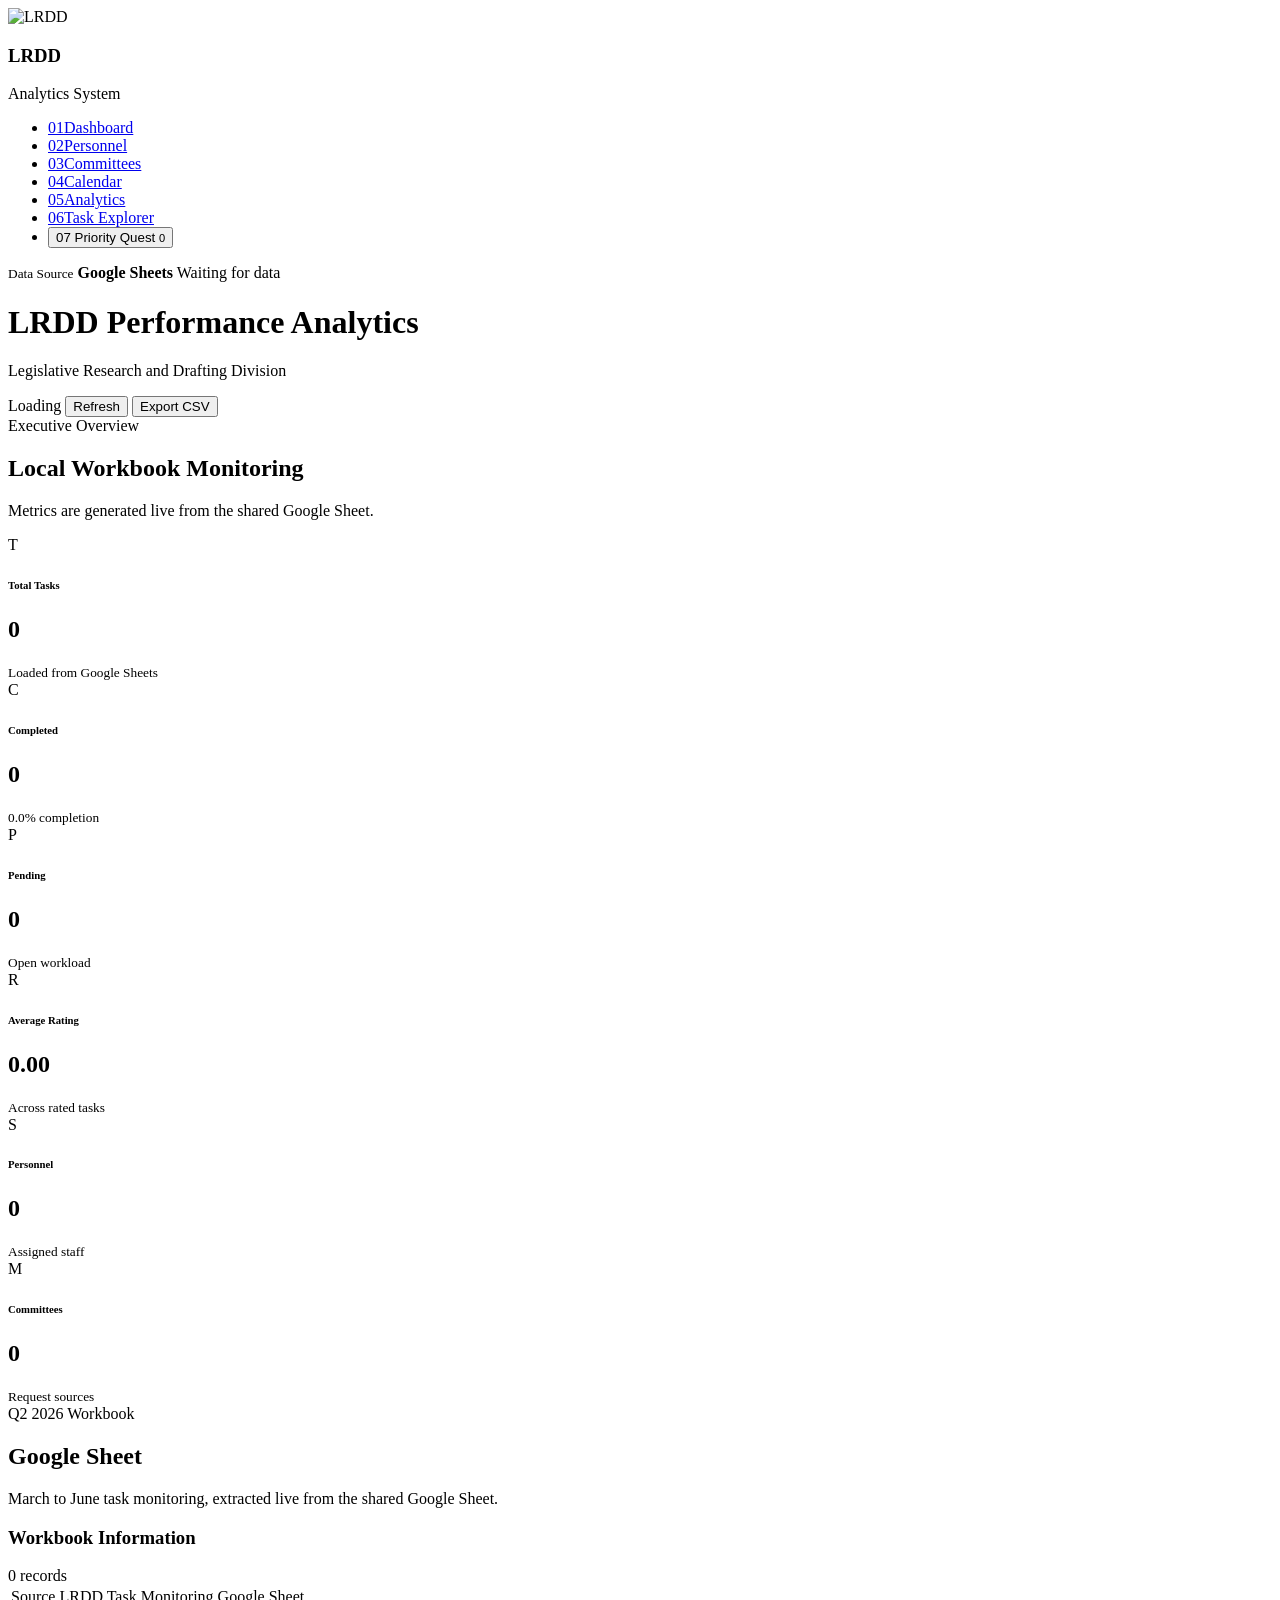
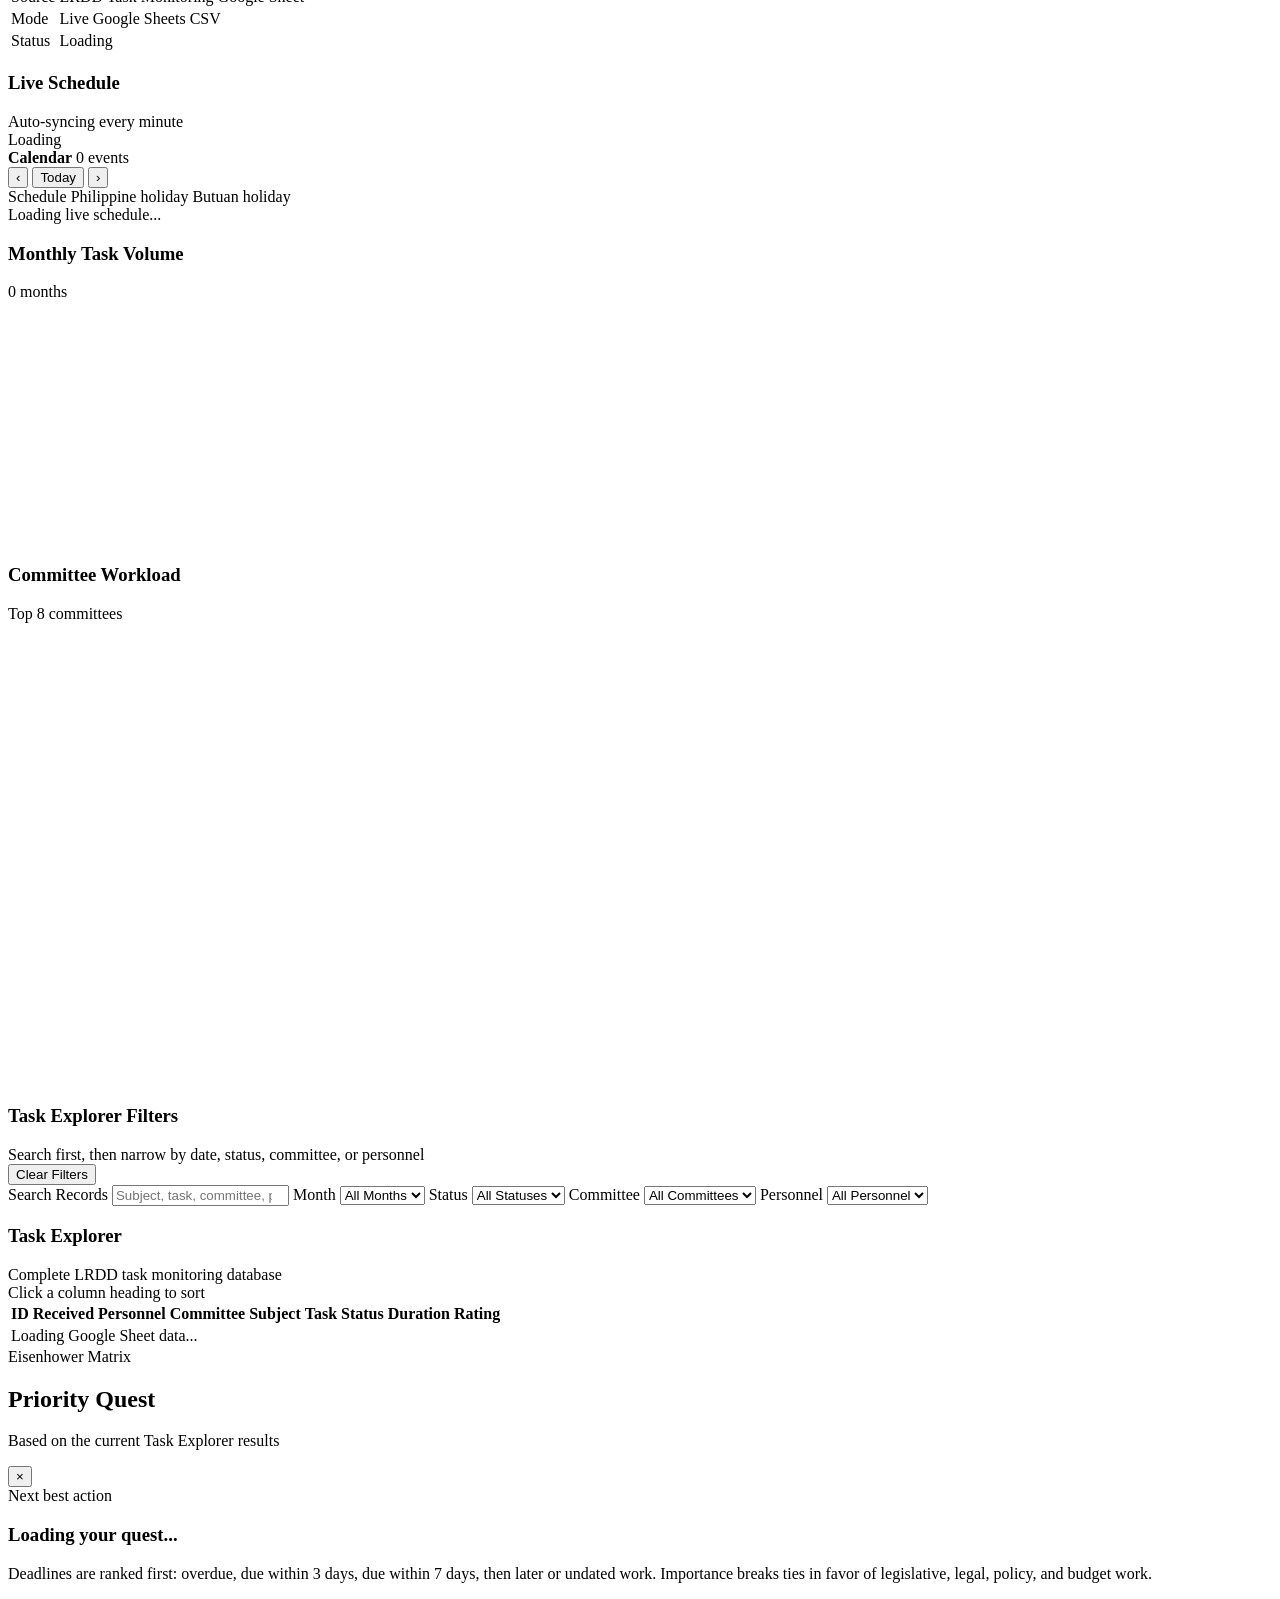
==== index.html @ d267b06c "Add index.html" ====
<!DOCTYPE html>
<html lang="en">
<head>
    <meta charset="UTF-8">
    <meta name="viewport" content="width=device-width, initial-scale=1.0">
    <title>LRDD Performance Analytics System</title>
    <link rel="stylesheet" href="css/style.css">
</head>
<body>
    <div class="app-container">
        <aside class="sidebar">
            <div class="brand">
                <div class="brand-logo">
                    <img src="assets/lrdd-logo.svg" alt="LRDD">
                </div>
                <div class="brand-text">
                    <h3>LRDD</h3>
                    <span>Analytics System</span>
                </div>
            </div>

            <nav class="sidebar-menu">
                <ul>
                    <li class="active"><a href="#dashboard"><span class="nav-icon">01</span><span>Dashboard</span></a></li>
                    <li><a href="#personnel"><span class="nav-icon">02</span><span>Personnel</span></a></li>
                    <li><a href="#committee"><span class="nav-icon">03</span><span>Committees</span></a></li>
                    <li><a href="#calendar"><span class="nav-icon">04</span><span>Calendar</span></a></li>
                    <li><a href="#analytics"><span class="nav-icon">05</span><span>Analytics</span></a></li>
                    <li><a href="#tasks"><span class="nav-icon">06</span><span>Task Explorer</span></a></li>
                    <li class="quest-nav-item">
                        <button id="priorityQuestBtn" type="button" aria-controls="priorityQuestPanel" aria-expanded="false">
                            <span class="nav-icon">07</span>
                            <span>Priority Quest</span>
                            <small id="priorityQuestBadge">0</small>
                        </button>
                    </li>
                </ul>
            </nav>

            <div class="sidebar-source">
                <small>Data Source</small>
                <strong>Google Sheets</strong>
                <span id="lastUpdated">Waiting for data</span>
            </div>
        </aside>

        <main class="main-content">
            <header class="topbar">
                <div class="page-title">
                    <h1>LRDD Performance Analytics</h1>
                    <p>Legislative Research and Drafting Division</p>
                </div>

                <div class="top-actions">
                    <span id="statusBadge" class="status-badge loading">Loading</span>
                    <button id="refreshBtn" type="button" class="btn btn-light">Refresh</button>
                    <button id="exportBtn" type="button" class="btn btn-success">Export CSV</button>
                </div>
            </header>

            <section id="dashboard" class="dashboard-section">
                <div class="section-heading">
                    <div>
                        <span class="section-kicker">Executive Overview</span>
                        <h2>Local Workbook Monitoring</h2>
                    </div>
                    <p>Metrics are generated live from the shared Google Sheet.</p>
                </div>

                <div class="kpi-grid">
                    <article class="kpi-card primary">
                        <div class="kpi-icon">T</div>
                        <div class="kpi-content">
                            <h6>Total Tasks</h6>
                            <h2 id="totalTasks">0</h2>
                            <small>Loaded from Google Sheets</small>
                        </div>
                    </article>

                    <article class="kpi-card success">
                        <div class="kpi-icon">C</div>
                        <div class="kpi-content">
                            <h6>Completed</h6>
                            <h2 id="completedTasks">0</h2>
                            <small id="completionRate">0.0% completion</small>
                        </div>
                    </article>

                    <article class="kpi-card warning">
                        <div class="kpi-icon">P</div>
                        <div class="kpi-content">
                            <h6>Pending</h6>
                            <h2 id="pendingTasks">0</h2>
                            <small>Open workload</small>
                        </div>
                    </article>

                    <article class="kpi-card purple">
                        <div class="kpi-icon">R</div>
                        <div class="kpi-content">
                            <h6>Average Rating</h6>
                            <h2 id="averageRating">0.00</h2>
                            <small>Across rated tasks</small>
                        </div>
                    </article>

                    <article id="personnel" class="kpi-card cyan">
                        <div class="kpi-icon">S</div>
                        <div class="kpi-content">
                            <h6>Personnel</h6>
                            <h2 id="personnelCount">0</h2>
                            <small>Assigned staff</small>
                        </div>
                    </article>

                    <article id="committee" class="kpi-card dark">
                        <div class="kpi-icon">M</div>
                        <div class="kpi-content">
                            <h6>Committees</h6>
                            <h2 id="committeeCount">0</h2>
                            <small>Request sources</small>
                        </div>
                    </article>
                </div>
            </section>

            <section id="calendar" class="calendar-band">
                <div class="score-card">
                    <span>Q2 2026 Workbook</span>
                    <h2 id="calendarTaskTotal">Google Sheet</h2>
                    <p>March to June task monitoring, extracted live from the shared Google Sheet.</p>
                </div>

                <div class="dashboard-widget">
                    <div class="widget-title">
                        <h3>Workbook Information</h3>
                        <span id="resultCount">0 records</span>
                    </div>
                    <table class="info-table">
                        <tr><td>Source</td><td>LRDD Task Monitoring Google Sheet</td></tr>
                        <tr><td>Mode</td><td>Live Google Sheets CSV</td></tr>
                        <tr><td>Status</td><td id="calendarStatus">Loading</td></tr>
                    </table>
                </div>

                <div class="dashboard-widget schedule-widget">
                    <div class="widget-title">
                        <div>
                            <h3>Live Schedule</h3>
                            <span id="scheduleUpdated">Auto-syncing every minute</span>
                        </div>
                        <span id="scheduleStatus" class="mini-status loading">Loading</span>
                    </div>

                    <div class="google-calendar-toolbar">
                        <div>
                            <strong id="scheduleMonthLabel">Calendar</strong>
                            <span id="scheduleCount">0 events</span>
                        </div>
                        <div class="calendar-nav">
                            <button id="schedulePrevMonth" type="button" aria-label="Previous month">&lsaquo;</button>
                            <button id="scheduleTodayBtn" type="button">Today</button>
                            <button id="scheduleNextMonth" type="button" aria-label="Next month">&rsaquo;</button>
                        </div>
                    </div>

                    <div class="calendar-legend" aria-label="Calendar event legend">
                        <span><i class="legend-dot schedule"></i>Schedule</span>
                        <span><i class="legend-dot national"></i>Philippine holiday</span>
                        <span><i class="legend-dot local"></i>Butuan holiday</span>
                    </div>

                    <div id="scheduleMonthTabs" class="calendar-month-tabs" aria-label="Calendar months"></div>

                    <div id="scheduleList" class="schedule-list">
                        <div class="empty">Loading live schedule...</div>
                    </div>

                </div>
            </section>

            <section id="analytics" class="analytics-grid">
                <div class="card-panel">
                    <div class="panel-heading">
                        <div>
                            <h3>Monthly Task Volume</h3>
                            <span id="monthCount">0 months</span>
                        </div>
                    </div>
                    <canvas id="monthlyChart" height="240"></canvas>
                </div>

                <div class="card-panel">
                    <div class="panel-heading">
                        <div>
                            <h3>Committee Workload</h3>
                            <span>Top 8 committees</span>
                        </div>
                    </div>
                    <canvas id="committeeChart" height="460" role="img" aria-label="Top eight committees by number of tasks"></canvas>
                </div>
            </section>

            <section id="filters" class="card-panel filter-panel">
                <div class="filter-heading">
                    <div>
                        <h3>Task Explorer Filters</h3>
                        <span>Search first, then narrow by date, status, committee, or personnel</span>
                    </div>
                    <button id="clearFiltersBtn" type="button" class="btn btn-primary">Clear Filters</button>
                </div>

                <div class="filter-grid">
                    <label class="filter-search">
                        <span>Search Records</span>
                        <input id="searchInput" type="search" placeholder="Subject, task, committee, personnel, remarks">
                    </label>

                    <label>
                        <span>Month</span>
                        <select id="monthFilter">
                            <option value="">All Months</option>
                        </select>
                    </label>

                    <label>
                        <span>Status</span>
                        <select id="statusFilter">
                            <option value="">All Statuses</option>
                            <option value="completed">Completed</option>
                            <option value="pending">Pending</option>
                        </select>
                    </label>

                    <label>
                        <span>Committee</span>
                        <select id="committeeFilter">
                            <option value="">All Committees</option>
                        </select>
                    </label>

                    <label>
                        <span>Personnel</span>
                        <select id="personnelFilter">
                            <option value="">All Personnel</option>
                        </select>
                    </label>
                </div>
            </section>

            <section id="tasks" class="card-panel table-panel">
                <div class="panel-heading">
                    <div>
                        <h3>Task Explorer</h3>
                        <span>Complete LRDD task monitoring database</span>
                    </div>
                    <span class="table-hint">Click a column heading to sort</span>
                </div>

                <div class="table-wrap">
                    <table>
                        <thead>
                            <tr>
                                <th data-sort="taskID">ID</th>
                                <th data-sort="received">Received</th>
                                <th data-sort="personnel">Personnel</th>
                                <th data-sort="committee">Committee</th>
                                <th data-sort="subject">Subject</th>
                                <th data-sort="task">Task</th>
                                <th data-sort="completed">Status</th>
                                <th data-sort="duration">Duration</th>
                                <th data-sort="rating">Rating</th>
                            </tr>
                        </thead>
                        <tbody id="taskTableBody">
                            <tr>
                                <td colspan="9" class="empty">Loading Google Sheet data...</td>
                            </tr>
                        </tbody>
                    </table>
                </div>
            </section>
        </main>

        <div id="priorityQuestOverlay" class="quest-overlay" hidden></div>
        <aside id="priorityQuestPanel" class="priority-quest-panel" aria-hidden="true" aria-labelledby="priorityQuestTitle">
            <div class="quest-panel-header">
                <div>
                    <span class="quest-eyebrow">Eisenhower Matrix</span>
                    <h2 id="priorityQuestTitle">Priority Quest</h2>
                    <p>Based on the current Task Explorer results</p>
                </div>
                <button id="priorityQuestClose" type="button" class="quest-close" aria-label="Close Priority Quest">&times;</button>
            </div>

            <div id="priorityQuestHero" class="quest-hero" aria-live="polite">
                <span class="quest-level">Next best action</span>
                <h3>Loading your quest...</h3>
            </div>

            <div id="priorityMatrix" class="priority-matrix"></div>

            <p class="quest-method">Deadlines are ranked first: overdue, due within 3 days, due within 7 days, then later or undated work. Importance breaks ties in favor of legislative, legal, policy, and budget work.</p>
        </aside>
    </div>

    <script src="js/app.js"></script>
</body>
</html>
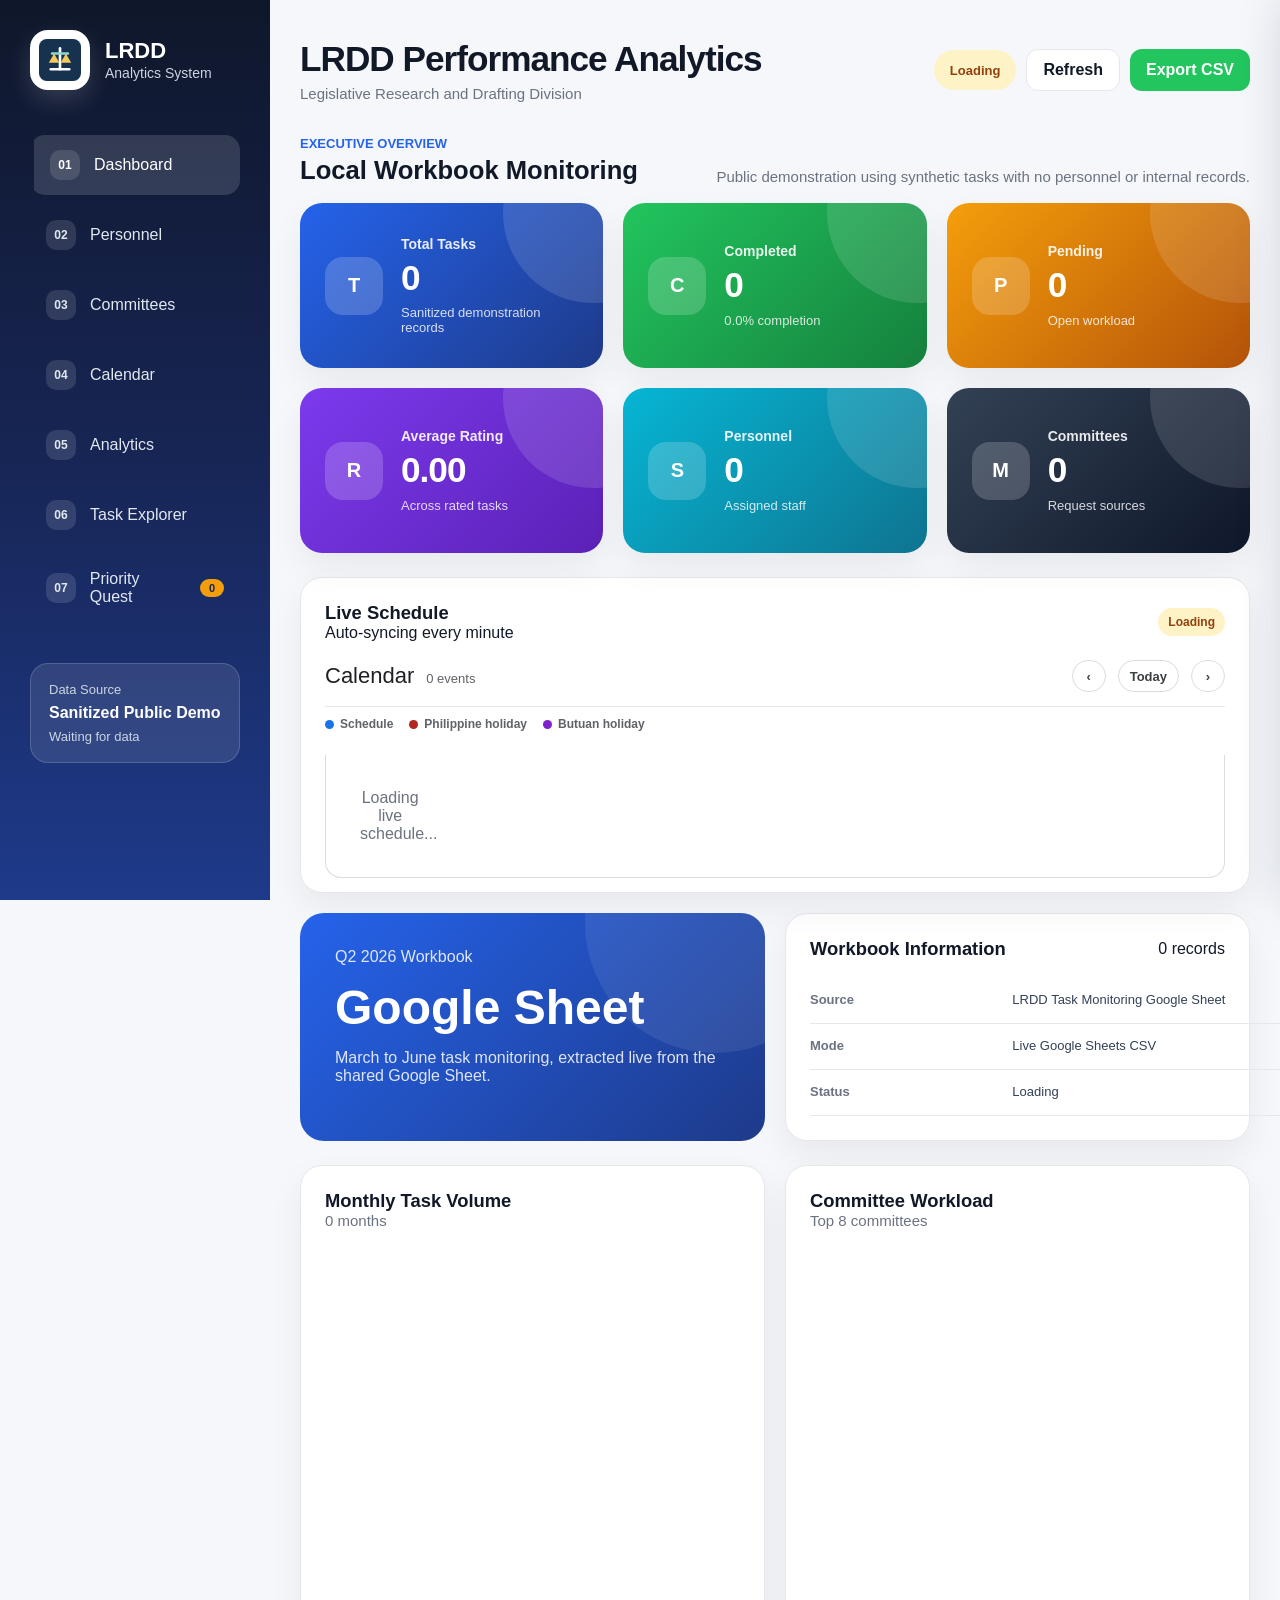
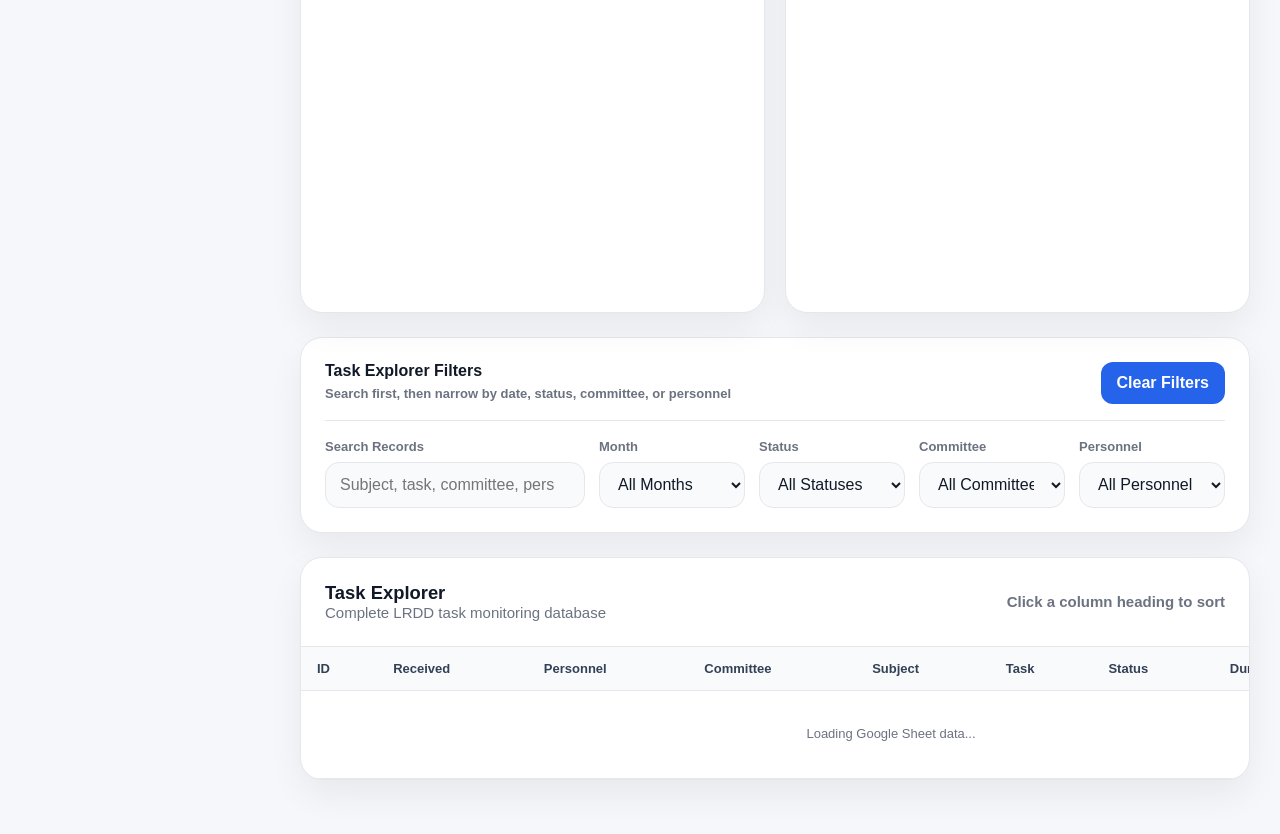
==== commit 35d42917: "Publish sanitized dashboard" ====
--- a/index.html
+++ b/index.html
@@ -39,7 +39,7 @@
 
             <div class="sidebar-source">
                 <small>Data Source</small>
-                <strong>Google Sheets</strong>
+                <strong>Sanitized Public Demo</strong>
                 <span id="lastUpdated">Waiting for data</span>
             </div>
         </aside>
@@ -64,7 +64,7 @@
                         <span class="section-kicker">Executive Overview</span>
                         <h2>Local Workbook Monitoring</h2>
                     </div>
-                    <p>Metrics are generated live from the shared Google Sheet.</p>
+                    <p>Public demonstration using synthetic tasks with no personnel or internal records.</p>
                 </div>
 
                 <div class="kpi-grid">
@@ -73,7 +73,7 @@
                         <div class="kpi-content">
                             <h6>Total Tasks</h6>
                             <h2 id="totalTasks">0</h2>
-                            <small>Loaded from Google Sheets</small>
+                            <small>Sanitized demonstration records</small>
                         </div>
                     </article>
 
@@ -304,6 +304,7 @@
         </aside>
     </div>
 
+    <script src="data/local-data.js"></script>
     <script src="js/app.js"></script>
 </body>
 </html>
--- a/css/style.css
+++ b/css/style.css
@@ -0,0 +1,1472 @@
+:root {
+    --primary: #2563eb;
+    --primary-light: #3b82f6;
+    --primary-dark: #1e3a8a;
+    --success: #22c55e;
+    --warning: #f59e0b;
+    --danger: #ef4444;
+    --purple: #7c3aed;
+    --cyan: #06b6d4;
+    --white: #ffffff;
+    --background: #f5f7fb;
+    --surface: #ffffff;
+    --surface-2: #f8fafc;
+    --border: #e5e7eb;
+    --text: #111827;
+    --text-light: #6b7280;
+    --sidebar: #0f172a;
+    --sidebar-hover: #1e293b;
+    --sidebar-width: 270px;
+    --radius: 18px;
+    --radius-sm: 12px;
+    --shadow: 0 15px 35px rgba(0, 0, 0, .06);
+    --shadow-hover: 0 20px 40px rgba(37, 99, 235, .18);
+    --transition: .3s ease;
+}
+
+* {
+    box-sizing: border-box;
+    margin: 0;
+    padding: 0;
+}
+
+html {
+    scroll-behavior: smooth;
+}
+
+body {
+    min-height: 100vh;
+    overflow-x: hidden;
+    background: var(--background);
+    color: var(--text);
+    font-family: "Segoe UI", Arial, sans-serif;
+}
+
+button,
+input,
+select {
+    font: inherit;
+}
+
+button,
+select,
+input {
+    border: 0;
+}
+
+a {
+    color: inherit;
+    text-decoration: none;
+}
+
+ul {
+    list-style: none;
+}
+
+.app-container {
+    display: flex;
+    min-height: 100vh;
+}
+
+.sidebar {
+    position: fixed;
+    inset: 0 auto 0 0;
+    width: var(--sidebar-width);
+    overflow-y: auto;
+    z-index: 10;
+    padding: 30px;
+    color: var(--white);
+    background: linear-gradient(180deg, #0f172a, #172554, #1e3a8a);
+}
+
+.brand {
+    display: flex;
+    align-items: center;
+    gap: 15px;
+    margin-bottom: 45px;
+}
+
+.brand-logo {
+    width: 60px;
+    height: 60px;
+    border-radius: 18px;
+    background: var(--white);
+    display: flex;
+    align-items: center;
+    justify-content: center;
+    box-shadow: 0 10px 25px rgba(255, 255, 255, .15);
+}
+
+.brand-logo img {
+    width: 42px;
+    height: 42px;
+}
+
+.brand h3 {
+    font-size: 22px;
+    font-weight: 800;
+}
+
+.brand span {
+    color: #cbd5e1;
+    font-size: 14px;
+}
+
+.sidebar-menu ul {
+    display: flex;
+    flex-direction: column;
+    gap: 10px;
+}
+
+.sidebar-menu li {
+    overflow: hidden;
+    border-radius: 15px;
+}
+
+.sidebar-menu a {
+    display: flex;
+    align-items: center;
+    gap: 14px;
+    padding: 15px 16px;
+    color: #e2e8f0;
+    transition: var(--transition);
+}
+
+.sidebar-menu button {
+    width: 100%;
+    display: flex;
+    align-items: center;
+    gap: 14px;
+    padding: 15px 16px;
+    border-radius: 15px;
+    background: transparent;
+    color: #e2e8f0;
+    text-align: left;
+    cursor: pointer;
+    transition: var(--transition);
+}
+
+.sidebar-menu button:hover,
+.sidebar-menu button[aria-expanded="true"] {
+    color: var(--white);
+    background: rgba(255, 255, 255, .14);
+    transform: translateX(4px);
+}
+
+.quest-nav-item small {
+    min-width: 24px;
+    margin-left: auto;
+    padding: 3px 7px;
+    border-radius: 999px;
+    background: #f59e0b;
+    color: #172554;
+    font-size: 11px;
+    font-weight: 900;
+    text-align: center;
+}
+
+.sidebar-menu li.active a,
+.sidebar-menu a:hover {
+    color: var(--white);
+    background: rgba(255, 255, 255, .14);
+    transform: translateX(4px);
+}
+
+.nav-icon {
+    width: 30px;
+    height: 30px;
+    border-radius: 10px;
+    display: grid;
+    place-items: center;
+    background: rgba(255, 255, 255, .12);
+    font-size: 12px;
+    font-weight: 800;
+}
+
+.sidebar-source {
+    margin-top: 42px;
+    display: grid;
+    gap: 7px;
+    padding: 18px;
+    border-radius: 18px;
+    background: rgba(255, 255, 255, .1);
+    border: 1px solid rgba(255, 255, 255, .16);
+}
+
+.sidebar-source small,
+.sidebar-source span {
+    color: #cbd5e1;
+    font-size: 13px;
+}
+
+.main-content {
+    width: calc(100% - var(--sidebar-width));
+    margin-left: var(--sidebar-width);
+    padding: 30px;
+}
+
+.quest-overlay {
+    position: fixed;
+    inset: 0;
+    z-index: 80;
+    background: rgba(15, 23, 42, .45);
+    opacity: 0;
+    transition: opacity .22s ease;
+}
+
+.quest-overlay.visible {
+    opacity: 1;
+}
+
+.priority-quest-panel {
+    position: fixed;
+    z-index: 90;
+    inset: 0 0 0 auto;
+    width: min(520px, 100vw);
+    overflow-y: auto;
+    padding: 26px;
+    background: #f8fafc;
+    box-shadow: -18px 0 48px rgba(15, 23, 42, .2);
+    transform: translateX(105%);
+    transition: transform .28s ease;
+}
+
+.priority-quest-panel.open {
+    transform: translateX(0);
+}
+
+.quest-panel-header {
+    display: flex;
+    align-items: flex-start;
+    justify-content: space-between;
+    gap: 20px;
+    margin-bottom: 18px;
+}
+
+.quest-panel-header h2 {
+    margin: 3px 0 4px;
+    color: #172554;
+    font-size: 1.65rem;
+}
+
+.quest-panel-header p,
+.quest-method {
+    color: #64748b;
+    font-size: 12px;
+    line-height: 1.5;
+}
+
+.quest-eyebrow,
+.quest-level {
+    color: #7c3aed;
+    font-size: 11px;
+    font-weight: 900;
+    letter-spacing: .09em;
+    text-transform: uppercase;
+}
+
+.quest-close {
+    width: 38px;
+    height: 38px;
+    flex: 0 0 auto;
+    border-radius: 12px;
+    background: #e2e8f0;
+    color: #334155;
+    cursor: pointer;
+    font-size: 24px;
+    line-height: 1;
+}
+
+.quest-hero {
+    padding: 22px;
+    border-radius: 20px;
+    background: linear-gradient(135deg, #172554, #312e81 58%, #6d28d9);
+    box-shadow: 0 18px 36px rgba(49, 46, 129, .24);
+    color: #fff;
+}
+
+.quest-hero .quest-level {
+    color: #ddd6fe;
+}
+
+.quest-hero h3 {
+    margin: 9px 0 8px;
+    font-size: 1.15rem;
+    line-height: 1.35;
+}
+
+.quest-subject {
+    padding: 10px 12px;
+    border-radius: 12px;
+    background: rgba(15, 23, 42, .22);
+}
+
+.quest-subject > span {
+    display: block;
+    margin-bottom: 3px;
+    color: #a5b4fc;
+    font-size: 10px;
+    font-weight: 900;
+    letter-spacing: .07em;
+    text-transform: uppercase;
+}
+
+.quest-subject p {
+    margin: 0;
+    color: #fff;
+    font-size: 13px;
+    font-weight: 650;
+    line-height: 1.45;
+}
+
+.quest-reason {
+    margin-top: 14px;
+    padding: 10px 12px;
+    border: 1px solid rgba(255, 255, 255, .14);
+    border-radius: 12px;
+    background: rgba(255, 255, 255, .09);
+    color: #ede9fe;
+    font-size: 12px;
+    line-height: 1.45;
+}
+
+.quest-meta {
+    display: grid;
+    grid-template-columns: repeat(3, minmax(0, 1fr));
+    gap: 8px;
+    margin-top: 14px;
+}
+
+.quest-meta div {
+    min-width: 0;
+}
+
+.quest-meta dt {
+    margin-bottom: 3px;
+    color: #a5b4fc;
+    font-size: 10px;
+    font-weight: 800;
+    text-transform: uppercase;
+}
+
+.quest-meta dd {
+    overflow: hidden;
+    color: #fff;
+    font-size: 12px;
+    font-weight: 700;
+    text-overflow: ellipsis;
+    white-space: nowrap;
+}
+
+.priority-matrix {
+    display: grid;
+    grid-template-columns: repeat(2, minmax(0, 1fr));
+    align-items: start;
+    gap: 12px;
+    margin: 18px 0;
+}
+
+.matrix-quadrant {
+    overflow: hidden;
+    border: 1px solid #e2e8f0;
+    border-radius: 16px;
+    background: #fff;
+}
+
+.matrix-heading {
+    display: flex;
+    align-items: center;
+    justify-content: space-between;
+    gap: 12px;
+    padding: 14px 16px;
+    border-left: 5px solid #94a3b8;
+}
+
+.matrix-quadrant.do .matrix-heading { border-left-color: #dc2626; background: #fef2f2; }
+.matrix-quadrant.schedule .matrix-heading { border-left-color: #2563eb; background: #eff6ff; }
+.matrix-quadrant.delegate .matrix-heading { border-left-color: #f59e0b; background: #fffbeb; }
+.matrix-quadrant.defer .matrix-heading { border-left-color: #64748b; background: #f8fafc; }
+
+.matrix-heading span {
+    color: #64748b;
+    font-size: 10px;
+    font-weight: 900;
+    letter-spacing: .08em;
+    text-transform: uppercase;
+}
+
+.matrix-heading h3 {
+    margin: 2px 0;
+    color: #1e293b;
+    font-size: 15px;
+}
+
+.matrix-heading p {
+    color: #64748b;
+    font-size: 11px;
+}
+
+.matrix-heading strong {
+    min-width: 34px;
+    height: 34px;
+    display: grid;
+    place-items: center;
+    border-radius: 50%;
+    background: #fff;
+    color: #1e293b;
+    box-shadow: 0 3px 10px rgba(15, 23, 42, .08);
+}
+
+.matrix-task-list {
+    display: grid;
+    gap: 0;
+    padding: 0 16px;
+}
+
+.matrix-task {
+    padding: 12px 0;
+    border-top: 1px solid #eef2f7;
+}
+
+.matrix-task:first-child {
+    border-top: 0;
+}
+
+.matrix-task > span {
+    color: #7c3aed;
+    font-size: 10px;
+    font-weight: 900;
+}
+
+.matrix-task h4 {
+    margin: 3px 0 4px;
+    color: #334155;
+    font-size: 12px;
+    line-height: 1.35;
+}
+
+.matrix-task p,
+.matrix-empty,
+.matrix-more {
+    color: #64748b;
+    font-size: 11px;
+    line-height: 1.4;
+}
+
+.matrix-task .matrix-task-subject {
+    margin-bottom: 5px;
+    color: #475569;
+}
+
+.matrix-task-subject strong {
+    color: #1e293b;
+}
+
+.matrix-task .matrix-task-deadline {
+    margin-bottom: 3px;
+    color: #b91c1c;
+    font-weight: 750;
+}
+
+.matrix-task-deadline strong {
+    color: #7f1d1d;
+}
+
+.matrix-empty,
+.matrix-more {
+    padding: 12px 0;
+}
+
+.matrix-more {
+    border-top: 1px solid #eef2f7;
+    font-weight: 800;
+}
+
+.topbar {
+    min-height: 80px;
+    display: flex;
+    align-items: center;
+    justify-content: space-between;
+    gap: 18px;
+    margin-bottom: 24px;
+}
+
+.page-title {
+    display: flex;
+    flex-direction: column;
+    gap: 6px;
+}
+
+.page-title h1 {
+    font-size: 2.2rem;
+    font-weight: 800;
+    letter-spacing: -1px;
+}
+
+.page-title p,
+.section-heading p,
+.panel-heading span {
+    color: var(--text-light);
+    font-size: 15px;
+}
+
+.top-actions {
+    display: flex;
+    align-items: center;
+    justify-content: flex-end;
+    flex-wrap: wrap;
+    gap: 10px;
+}
+
+.btn {
+    min-height: 42px;
+    padding: 0 16px;
+    border-radius: 12px;
+    cursor: pointer;
+    font-weight: 700;
+    transition: var(--transition);
+}
+
+.btn:hover {
+    transform: translateY(-2px);
+    box-shadow: var(--shadow-hover);
+}
+
+.btn-light {
+    background: var(--white);
+    color: var(--text);
+    border: 1px solid var(--border);
+}
+
+.btn-success {
+    background: var(--success);
+    color: var(--white);
+}
+
+.btn-primary {
+    background: var(--primary);
+    color: var(--white);
+}
+
+.status-badge {
+    display: inline-flex;
+    align-items: center;
+    min-height: 40px;
+    padding: 0 16px;
+    border-radius: 999px;
+    font-size: 13px;
+    font-weight: 800;
+}
+
+.status-badge.loading {
+    background: #fef3c7;
+    color: #92400e;
+}
+
+.status-badge.online {
+    background: #dcfce7;
+    color: #166534;
+}
+
+.status-badge.offline {
+    background: #fee2e2;
+    color: #991b1b;
+}
+
+.dashboard-section,
+.analytics-grid,
+.calendar-band,
+.filter-panel,
+.table-panel {
+    margin-bottom: 24px;
+}
+
+.section-heading {
+    display: flex;
+    justify-content: space-between;
+    gap: 20px;
+    align-items: end;
+    margin-bottom: 18px;
+}
+
+.section-kicker {
+    color: var(--primary);
+    font-size: 13px;
+    font-weight: 800;
+    text-transform: uppercase;
+}
+
+.section-heading h2 {
+    margin-top: 4px;
+    font-size: 1.6rem;
+}
+
+.kpi-grid {
+    display: grid;
+    grid-template-columns: repeat(3, minmax(180px, 1fr));
+    gap: 20px;
+}
+
+.kpi-card {
+    position: relative;
+    overflow: hidden;
+    isolation: isolate;
+    min-height: 165px;
+    border-radius: 22px;
+    padding: 25px;
+    color: var(--white);
+    box-shadow: var(--shadow);
+    display: flex;
+    align-items: center;
+    gap: 18px;
+    transition: var(--transition);
+}
+
+.kpi-card::after {
+    content: "";
+    position: absolute;
+    width: 180px;
+    height: 180px;
+    right: -80px;
+    top: -80px;
+    border-radius: 50%;
+    background: rgba(255, 255, 255, .12);
+    z-index: 0;
+}
+
+.kpi-card > * {
+    position: relative;
+    z-index: 1;
+}
+
+.kpi-card:hover {
+    transform: translateY(-8px) scale(1.015);
+}
+
+.kpi-card.primary {
+    background: linear-gradient(135deg, #2563eb, #1e3a8a);
+}
+
+.kpi-card.success {
+    background: linear-gradient(135deg, #22c55e, #15803d);
+}
+
+.kpi-card.warning {
+    background: linear-gradient(135deg, #f59e0b, #b45309);
+}
+
+.kpi-card.purple {
+    background: linear-gradient(135deg, #7c3aed, #5b21b6);
+}
+
+.kpi-card.cyan {
+    background: linear-gradient(135deg, #06b6d4, #0e7490);
+}
+
+.kpi-card.dark {
+    background: linear-gradient(135deg, #334155, #0f172a);
+}
+
+.kpi-icon {
+    width: 58px;
+    height: 58px;
+    flex: 0 0 auto;
+    display: grid;
+    place-items: center;
+    border-radius: 18px;
+    background: rgba(255, 255, 255, .18);
+    font-weight: 900;
+    font-size: 20px;
+}
+
+.kpi-content h6 {
+    margin-bottom: 8px;
+    font-size: 14px;
+    opacity: .9;
+}
+
+.kpi-content h2 {
+    font-size: 2.2rem;
+    line-height: 1;
+    letter-spacing: -1px;
+}
+
+.kpi-content small {
+    display: block;
+    margin-top: 10px;
+    color: rgba(255, 255, 255, .82);
+    font-size: 13px;
+}
+
+.analytics-grid {
+    display: grid;
+    grid-template-columns: minmax(0, 1fr) minmax(0, 1fr);
+    gap: 20px;
+}
+
+.calendar-band {
+    display: grid;
+    grid-template-columns: minmax(260px, 1fr) minmax(260px, 1fr);
+    gap: 20px;
+    align-items: stretch;
+}
+
+.score-card {
+    position: relative;
+    overflow: hidden;
+    border-radius: 24px;
+    padding: 35px;
+    color: var(--white);
+    background: linear-gradient(135deg, #2563eb, #1e3a8a);
+}
+
+.score-card::before {
+    content: "";
+    position: absolute;
+    width: 260px;
+    height: 260px;
+    border-radius: 50%;
+    background: rgba(255, 255, 255, .08);
+    top: -120px;
+    right: -80px;
+}
+
+.score-card span,
+.score-card p {
+    color: rgba(255, 255, 255, .85);
+}
+
+.score-card h2 {
+    position: relative;
+    margin: 14px 0;
+    font-size: 3rem;
+    font-weight: 900;
+}
+
+.card-panel,
+.dashboard-widget {
+    background: var(--surface);
+    border: 1px solid var(--border);
+    border-radius: 22px;
+    padding: 24px;
+    box-shadow: var(--shadow);
+}
+
+.panel-heading,
+.widget-title {
+    display: flex;
+    justify-content: space-between;
+    align-items: center;
+    gap: 16px;
+    margin-bottom: 18px;
+}
+
+.panel-heading h3,
+.widget-title h3 {
+    font-size: 1.15rem;
+    font-weight: 800;
+}
+
+.info-table {
+    width: 100%;
+    border-collapse: collapse;
+}
+
+.info-table td {
+    padding: 13px 0;
+    border-bottom: 1px solid var(--border);
+}
+
+.info-table td:first-child {
+    color: var(--text-light);
+    font-weight: 700;
+}
+
+.schedule-widget {
+    grid-column: 1 / -1;
+    grid-row: 1;
+    padding-bottom: 14px;
+}
+
+.mini-status {
+    display: inline-flex;
+    align-items: center;
+    min-height: 28px;
+    padding: 0 10px;
+    border-radius: 999px;
+    font-size: 12px;
+    font-weight: 900;
+}
+
+.mini-status.loading {
+    background: #fef3c7;
+    color: #92400e;
+}
+
+.mini-status.online {
+    background: #dcfce7;
+    color: #166534;
+}
+
+.mini-status.offline {
+    background: #fee2e2;
+    color: #991b1b;
+}
+
+.google-calendar-toolbar {
+    display: flex;
+    justify-content: space-between;
+    align-items: center;
+    gap: 14px;
+    padding: 0 0 14px;
+    margin-bottom: 0;
+    border-bottom: 1px solid var(--border);
+    color: #5f6368;
+    font-size: 13px;
+}
+
+.google-calendar-toolbar > div {
+    display: flex;
+    align-items: baseline;
+    gap: 12px;
+    flex-wrap: wrap;
+}
+
+.google-calendar-toolbar strong {
+    color: #202124;
+    font-size: 22px;
+    font-weight: 500;
+}
+
+.calendar-nav {
+    display: inline-flex;
+    align-items: center;
+    gap: 6px;
+}
+
+.calendar-nav button,
+.calendar-month-tab {
+    min-height: 32px;
+    border: 1px solid #dadce0;
+    border-radius: 999px;
+    background: #fff;
+    color: #3c4043;
+    cursor: pointer;
+    font-size: 13px;
+    font-weight: 700;
+    transition: var(--transition);
+}
+
+.calendar-nav button {
+    min-width: 34px;
+    padding: 0 11px;
+}
+
+.calendar-nav button:hover,
+.calendar-month-tab:hover,
+.calendar-month-tab.active {
+    border-color: #1a73e8;
+    background: #e8f0fe;
+    color: #174ea6;
+}
+
+.calendar-month-tabs {
+    display: grid;
+    grid-template-columns: repeat(12, minmax(58px, 1fr));
+    gap: 6px;
+    padding: 12px 0;
+}
+
+.calendar-month-tab {
+    display: inline-flex;
+    align-items: center;
+    justify-content: center;
+    gap: 5px;
+    padding: 0 8px;
+}
+
+.calendar-month-tab small {
+    min-width: 18px;
+    min-height: 18px;
+    display: inline-flex;
+    align-items: center;
+    justify-content: center;
+    border-radius: 999px;
+    background: #f1f3f4;
+    color: #5f6368;
+    font-size: 11px;
+    font-weight: 800;
+}
+
+.calendar-month-tab.active small {
+    background: #1a73e8;
+    color: #fff;
+}
+
+.calendar-legend {
+    display: flex;
+    align-items: center;
+    flex-wrap: wrap;
+    gap: 8px 16px;
+    padding-top: 10px;
+    color: #5f6368;
+    font-size: 12px;
+    font-weight: 700;
+}
+
+.calendar-legend span {
+    display: inline-flex;
+    align-items: center;
+    gap: 6px;
+}
+
+.legend-dot {
+    width: 9px;
+    height: 9px;
+    border-radius: 50%;
+    background: #1a73e8;
+}
+
+.legend-dot.national {
+    background: #b3261e;
+}
+
+.legend-dot.local {
+    background: #7e22ce;
+}
+
+.schedule-list {
+    display: grid;
+    grid-template-columns: repeat(7, minmax(96px, 1fr));
+    gap: 0;
+    max-height: 620px;
+    overflow: auto;
+    padding-right: 0;
+    border: 1px solid #dadce0;
+    border-top: 0;
+    border-radius: 0 0 16px 16px;
+    background: #fff;
+}
+
+.calendar-weekday {
+    min-height: 38px;
+    display: flex;
+    align-items: center;
+    justify-content: center;
+    border-top: 1px solid #dadce0;
+    border-right: 1px solid #dadce0;
+    background: #ffffff;
+    color: #5f6368;
+    font-size: 11px;
+    font-weight: 700;
+    text-transform: uppercase;
+}
+
+.calendar-weekday:nth-child(7) {
+    border-right: 0;
+}
+
+.calendar-day {
+    position: relative;
+    min-height: 128px;
+    padding: 7px 7px 8px;
+    border-top: 1px solid #dadce0;
+    border-right: 1px solid #dadce0;
+    background: #fff;
+    overflow: visible;
+}
+
+.calendar-day:nth-child(7n) {
+    border-right: 0;
+}
+
+.calendar-day.outside {
+    background: #f8fafd;
+    color: #9aa0a6;
+}
+
+.calendar-day.today .calendar-day-number {
+    background: #1a73e8;
+    color: #fff;
+}
+
+.calendar-day-number {
+    width: 26px;
+    height: 26px;
+    display: inline-flex;
+    align-items: center;
+    justify-content: center;
+    border-radius: 999px;
+    color: #3c4043;
+    font-size: 12px;
+    font-weight: 500;
+}
+
+.calendar-events {
+    display: grid;
+    gap: 4px;
+    margin-top: 5px;
+}
+
+.calendar-event {
+    position: relative;
+    min-height: 22px;
+    display: flex;
+    align-items: center;
+    gap: 6px;
+    padding: 0 7px;
+    border-radius: 5px;
+    background: #1a73e8;
+    color: #fff;
+    font-size: 12px;
+    font-weight: 600;
+    line-height: 1.2;
+    cursor: pointer;
+}
+
+.calendar-event-label {
+    min-width: 0;
+    overflow: hidden;
+    white-space: nowrap;
+    text-overflow: ellipsis;
+}
+
+.calendar-event:nth-child(2n) {
+    background: #188038;
+}
+
+.calendar-event:nth-child(3n) {
+    background: #f9ab00;
+    color: #202124;
+}
+
+.calendar-event.holiday-national {
+    background: #b3261e;
+    color: #fff;
+}
+
+.calendar-event.holiday-local {
+    background: #7e22ce;
+    color: #fff;
+}
+
+.calendar-event.holiday-working {
+    border: 1px solid #b3261e;
+    background: #fce8e6;
+    color: #8c1d18;
+}
+
+.calendar-event.holiday-national .calendar-event-popover strong,
+.calendar-event.holiday-working .calendar-event-popover strong {
+    color: #b3261e;
+}
+
+.calendar-event.holiday-local .calendar-event-popover strong {
+    color: #7e22ce;
+}
+
+.calendar-event:focus-visible {
+    outline: 2px solid #1a73e8;
+    outline-offset: 2px;
+}
+
+.calendar-event-popover {
+    position: absolute;
+    z-index: 60;
+    left: 0;
+    top: 26px;
+    min-width: 260px;
+    max-width: 360px;
+    padding: 12px 14px;
+    border: 1px solid #dadce0;
+    border-radius: 12px;
+    background: #fff;
+    box-shadow: 0 12px 32px rgba(60, 64, 67, .24);
+    color: #202124;
+    white-space: normal;
+    opacity: 0;
+    pointer-events: none;
+    transform: translateY(-4px);
+    transition: opacity .16s ease, transform .16s ease;
+}
+
+.calendar-event:hover .calendar-event-popover,
+.calendar-event:focus .calendar-event-popover,
+.calendar-event:focus-within .calendar-event-popover {
+    opacity: 1;
+    pointer-events: auto;
+    transform: translateY(0);
+}
+
+.calendar-day:nth-child(7n) .calendar-event-popover {
+    right: 0;
+    left: auto;
+}
+
+.calendar-event-popover strong {
+    display: block;
+    margin-bottom: 6px;
+    color: #1a73e8;
+    font-size: 12px;
+    font-weight: 800;
+}
+
+.calendar-event-popover p {
+    margin: 0;
+    color: #3c4043;
+    font-size: 13px;
+    font-weight: 600;
+    line-height: 1.4;
+}
+
+.calendar-more {
+    position: relative;
+    color: #5f6368;
+    font-size: 12px;
+    font-weight: 600;
+    padding-left: 6px;
+    cursor: pointer;
+    width: max-content;
+    max-width: 100%;
+}
+
+.calendar-more:focus-visible {
+    outline: 2px solid #1a73e8;
+    outline-offset: 2px;
+    border-radius: 4px;
+}
+
+.calendar-more-popover {
+    position: absolute;
+    z-index: 50;
+    left: 0;
+    top: 22px;
+    min-width: 280px;
+    max-width: 360px;
+    max-height: 300px;
+    overflow: auto;
+    padding: 14px;
+    border: 1px solid #dadce0;
+    border-radius: 12px;
+    background: #fff;
+    box-shadow: 0 12px 32px rgba(60, 64, 67, .24);
+    color: #202124;
+    opacity: 0;
+    pointer-events: none;
+    transform: translateY(-4px);
+    transition: opacity .16s ease, transform .16s ease;
+}
+
+.calendar-more:hover .calendar-more-popover,
+.calendar-more:focus .calendar-more-popover,
+.calendar-more:focus-within .calendar-more-popover {
+    opacity: 1;
+    pointer-events: auto;
+    transform: translateY(0);
+}
+
+.calendar-day:nth-child(7n) .calendar-more-popover {
+    right: 0;
+    left: auto;
+}
+
+.calendar-more-popover strong {
+    display: block;
+    margin-bottom: 10px;
+    color: #202124;
+    font-size: 14px;
+    font-weight: 700;
+}
+
+.calendar-popover-event {
+    display: grid;
+    gap: 3px;
+    padding: 8px 0;
+    border-top: 1px solid #f1f3f4;
+}
+
+.calendar-popover-event:first-of-type {
+    border-top: 0;
+}
+
+.calendar-popover-event span {
+    color: #1a73e8;
+    font-size: 12px;
+    font-weight: 700;
+}
+
+.calendar-popover-event p {
+    margin: 0;
+    color: #3c4043;
+    font-size: 13px;
+    line-height: 1.35;
+}
+
+canvas {
+    width: 100%;
+    max-width: 100%;
+    border-radius: var(--radius-sm);
+}
+
+.filter-panel {
+    display: grid;
+    gap: 18px;
+}
+
+.filter-heading {
+    display: flex;
+    align-items: flex-start;
+    justify-content: space-between;
+    gap: 16px;
+    padding-bottom: 16px;
+    border-bottom: 1px solid var(--border);
+}
+
+.filter-heading h3 {
+    margin-bottom: 4px;
+    color: var(--text);
+    font-size: 1rem;
+}
+
+.filter-heading span,
+.table-hint {
+    color: var(--text-light);
+    font-size: 13px;
+    font-weight: 700;
+}
+
+.filter-grid {
+    display: grid;
+    grid-template-columns: minmax(260px, 1.4fr) repeat(4, minmax(145px, 1fr));
+    gap: 14px;
+    align-items: end;
+}
+
+.filter-search {
+    min-width: 0;
+}
+
+label {
+    display: grid;
+    gap: 8px;
+}
+
+label span {
+    color: var(--text-light);
+    font-size: 13px;
+    font-weight: 800;
+}
+
+select,
+input {
+    min-height: 46px;
+    padding: 0 14px;
+    border-radius: 14px;
+    background: var(--surface-2);
+    border: 1px solid var(--border);
+    color: var(--text);
+    min-width: 0;
+}
+
+.table-panel {
+    padding: 0;
+    overflow: hidden;
+}
+
+.table-panel .panel-heading {
+    padding: 24px;
+    margin-bottom: 0;
+    border-bottom: 1px solid var(--border);
+}
+
+.table-wrap {
+    max-height: 620px;
+    overflow: auto;
+}
+
+table {
+    width: 100%;
+    min-width: 1180px;
+    border-collapse: collapse;
+}
+
+th,
+td {
+    padding: 14px 16px;
+    text-align: left;
+    vertical-align: top;
+    border-bottom: 1px solid var(--border);
+}
+
+th {
+    position: sticky;
+    top: 0;
+    background: var(--surface-2);
+    color: #334155;
+    z-index: 1;
+    font-size: 13px;
+    font-weight: 900;
+    cursor: pointer;
+}
+
+td {
+    color: #334155;
+    font-size: 13px;
+    line-height: 1.45;
+}
+
+tbody tr:hover {
+    background: #f8fafc;
+}
+
+.status {
+    display: inline-flex;
+    align-items: center;
+    min-height: 28px;
+    padding: 0 10px;
+    border-radius: 999px;
+    font-size: 12px;
+    font-weight: 800;
+}
+
+.status.done {
+    background: #dcfce7;
+    color: #166534;
+}
+
+.status.pending {
+    background: #fef3c7;
+    color: #92400e;
+}
+
+.completion-cell {
+    display: flex;
+    align-items: center;
+    gap: 9px;
+}
+
+.completion-checkbox {
+    width: 18px;
+    height: 18px;
+    min-height: 0;
+    flex: 0 0 18px;
+    padding: 0;
+    border: 1px solid #94a3b8;
+    border-radius: 4px;
+    accent-color: #16a34a;
+    opacity: 1;
+}
+
+.empty {
+    text-align: center;
+    color: var(--text-light);
+    padding: 34px;
+}
+
+@media (max-width: 1200px) {
+    .kpi-grid {
+        grid-template-columns: repeat(2, minmax(180px, 1fr));
+    }
+
+    .filter-grid {
+        grid-template-columns: repeat(2, minmax(170px, 1fr));
+    }
+
+    .filter-search {
+        grid-column: 1 / -1;
+    }
+
+    .calendar-month-tabs {
+        grid-template-columns: repeat(6, minmax(58px, 1fr));
+    }
+}
+
+@media (max-width: 900px) {
+    .sidebar {
+        position: static;
+        width: 100%;
+        min-height: auto;
+    }
+
+    .app-container,
+    .topbar,
+    .section-heading {
+        display: block;
+    }
+
+    .main-content {
+        width: 100%;
+        margin-left: 0;
+        padding: 22px;
+    }
+
+    .top-actions {
+        justify-content: flex-start;
+        margin-top: 18px;
+    }
+
+    .calendar-band,
+    .analytics-grid {
+        grid-template-columns: 1fr;
+    }
+
+    .schedule-widget {
+        grid-column: auto;
+    }
+
+    .schedule-list {
+        grid-template-columns: 1fr;
+    }
+
+    .google-calendar-toolbar {
+        align-items: flex-start;
+        flex-direction: column;
+    }
+
+    .calendar-month-tabs {
+        grid-template-columns: repeat(4, minmax(58px, 1fr));
+    }
+
+    .calendar-weekday {
+        display: none;
+    }
+
+    .calendar-day {
+        min-height: auto;
+        border-right: 0;
+    }
+}
+
+@media (max-width: 620px) {
+    .main-content,
+    .sidebar {
+        padding: 18px;
+    }
+
+    .filter-heading {
+        display: grid;
+    }
+
+    .kpi-grid,
+    .filter-grid {
+        grid-template-columns: 1fr;
+    }
+
+    .page-title h1 {
+        font-size: 1.8rem;
+    }
+
+    .priority-quest-panel {
+        padding: 20px;
+    }
+
+    .priority-matrix,
+    .quest-meta {
+        grid-template-columns: 1fr;
+    }
+
+    .quest-meta dd {
+        white-space: normal;
+    }
+}
+
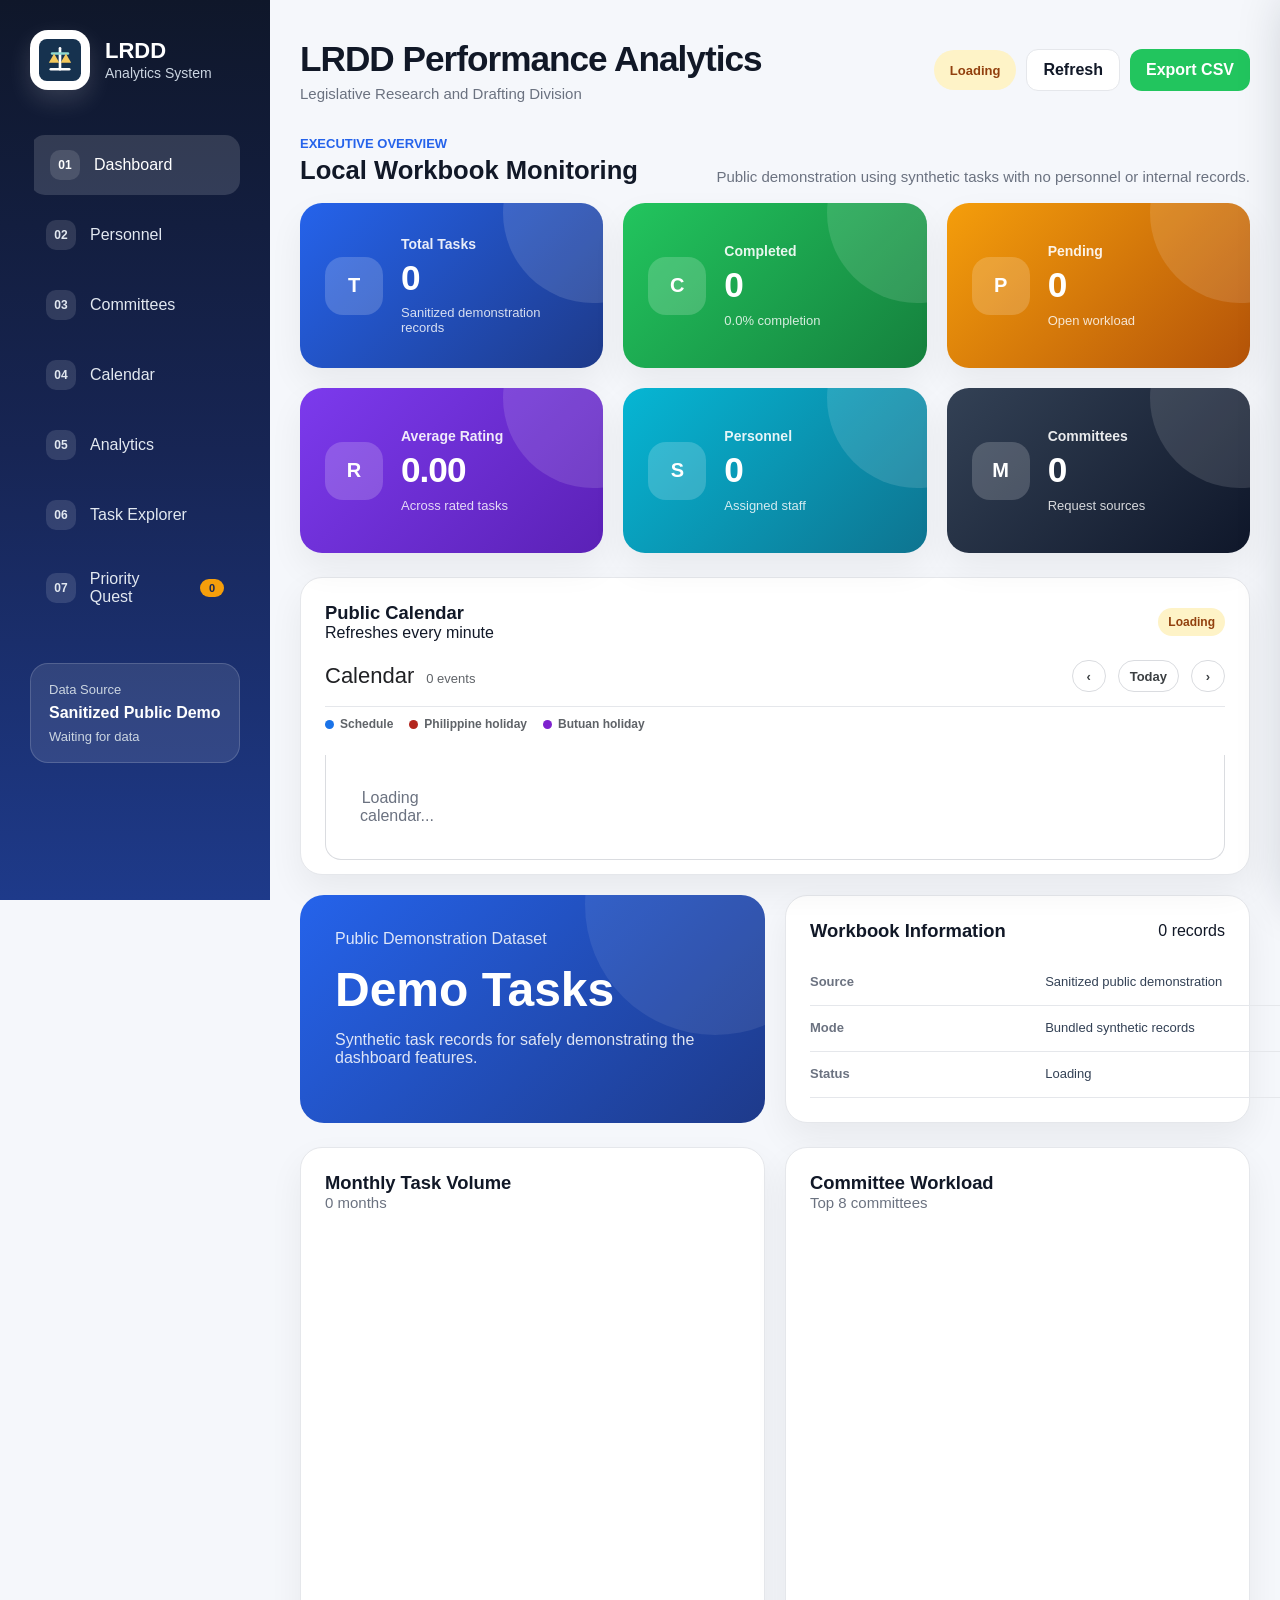
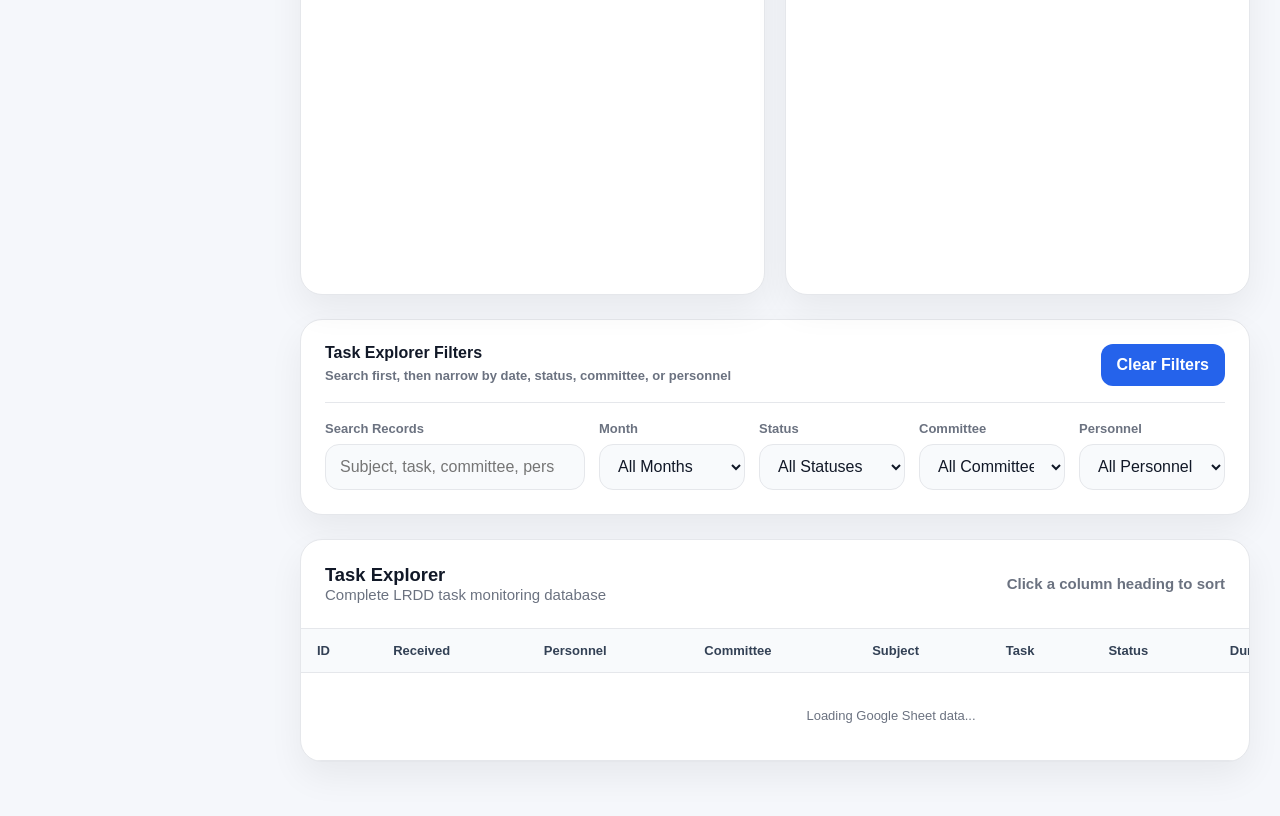
==== commit b1c54588: "Fix public demo cache and labels" ====
--- a/index.html
+++ b/index.html
@@ -126,9 +126,9 @@
 
             <section id="calendar" class="calendar-band">
                 <div class="score-card">
-                    <span>Q2 2026 Workbook</span>
-                    <h2 id="calendarTaskTotal">Google Sheet</h2>
-                    <p>March to June task monitoring, extracted live from the shared Google Sheet.</p>
+                    <span>Public Demonstration Dataset</span>
+                    <h2 id="calendarTaskTotal">Demo Tasks</h2>
+                    <p>Synthetic task records for safely demonstrating the dashboard features.</p>
                 </div>
 
                 <div class="dashboard-widget">
@@ -137,8 +137,8 @@
                         <span id="resultCount">0 records</span>
                     </div>
                     <table class="info-table">
-                        <tr><td>Source</td><td>LRDD Task Monitoring Google Sheet</td></tr>
-                        <tr><td>Mode</td><td>Live Google Sheets CSV</td></tr>
+                        <tr><td>Source</td><td>Sanitized public demonstration</td></tr>
+                        <tr><td>Mode</td><td>Bundled synthetic records</td></tr>
                         <tr><td>Status</td><td id="calendarStatus">Loading</td></tr>
                     </table>
                 </div>
@@ -146,8 +146,8 @@
                 <div class="dashboard-widget schedule-widget">
                     <div class="widget-title">
                         <div>
-                            <h3>Live Schedule</h3>
-                            <span id="scheduleUpdated">Auto-syncing every minute</span>
+                            <h3>Public Calendar</h3>
+                            <span id="scheduleUpdated">Refreshes every minute</span>
                         </div>
                         <span id="scheduleStatus" class="mini-status loading">Loading</span>
                     </div>
@@ -173,7 +173,7 @@
                     <div id="scheduleMonthTabs" class="calendar-month-tabs" aria-label="Calendar months"></div>
 
                     <div id="scheduleList" class="schedule-list">
-                        <div class="empty">Loading live schedule...</div>
+                        <div class="empty">Loading calendar...</div>
                     </div>
 
                 </div>
@@ -304,8 +304,8 @@
         </aside>
     </div>
 
-    <script src="data/local-data.js"></script>
-    <script src="js/app.js"></script>
+    <script src="data/local-data.js?v=20260716-1328"></script>
+    <script src="js/app.js?v=20260716-1328"></script>
 </body>
 </html>
 
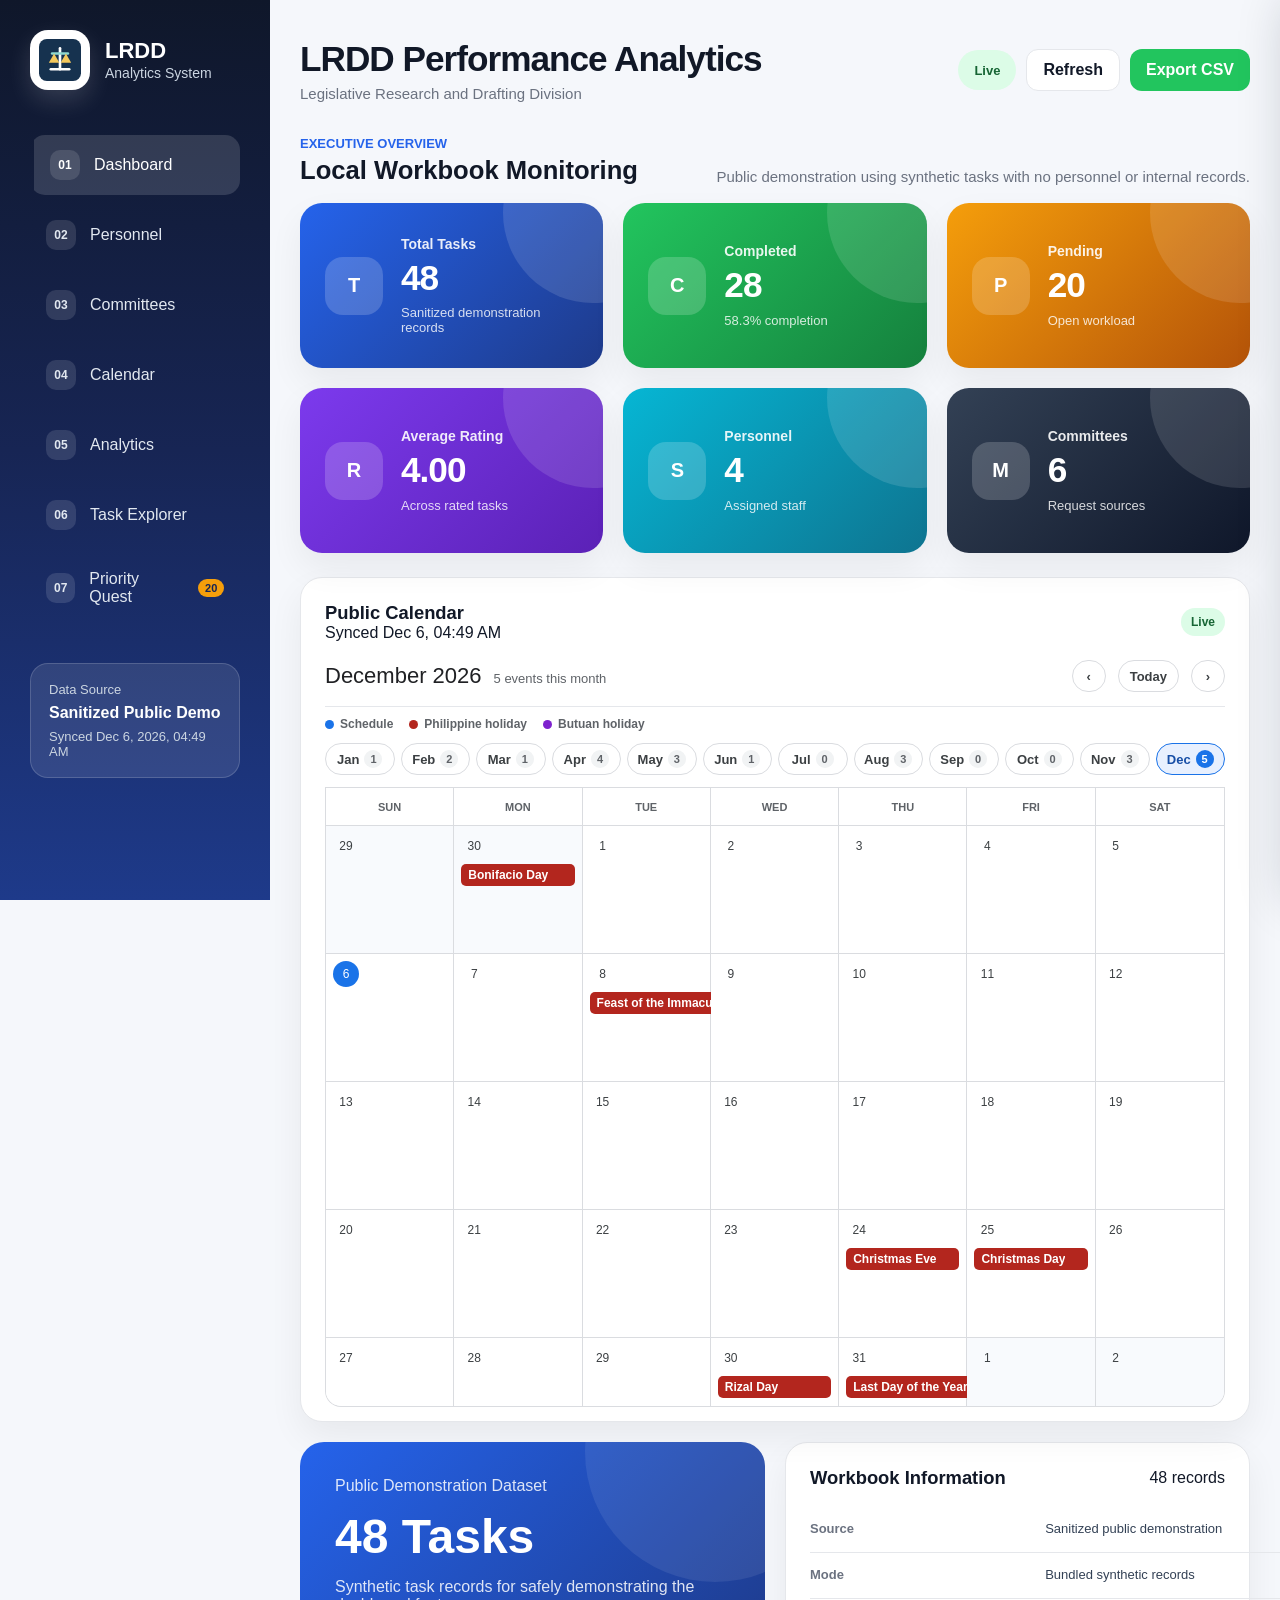
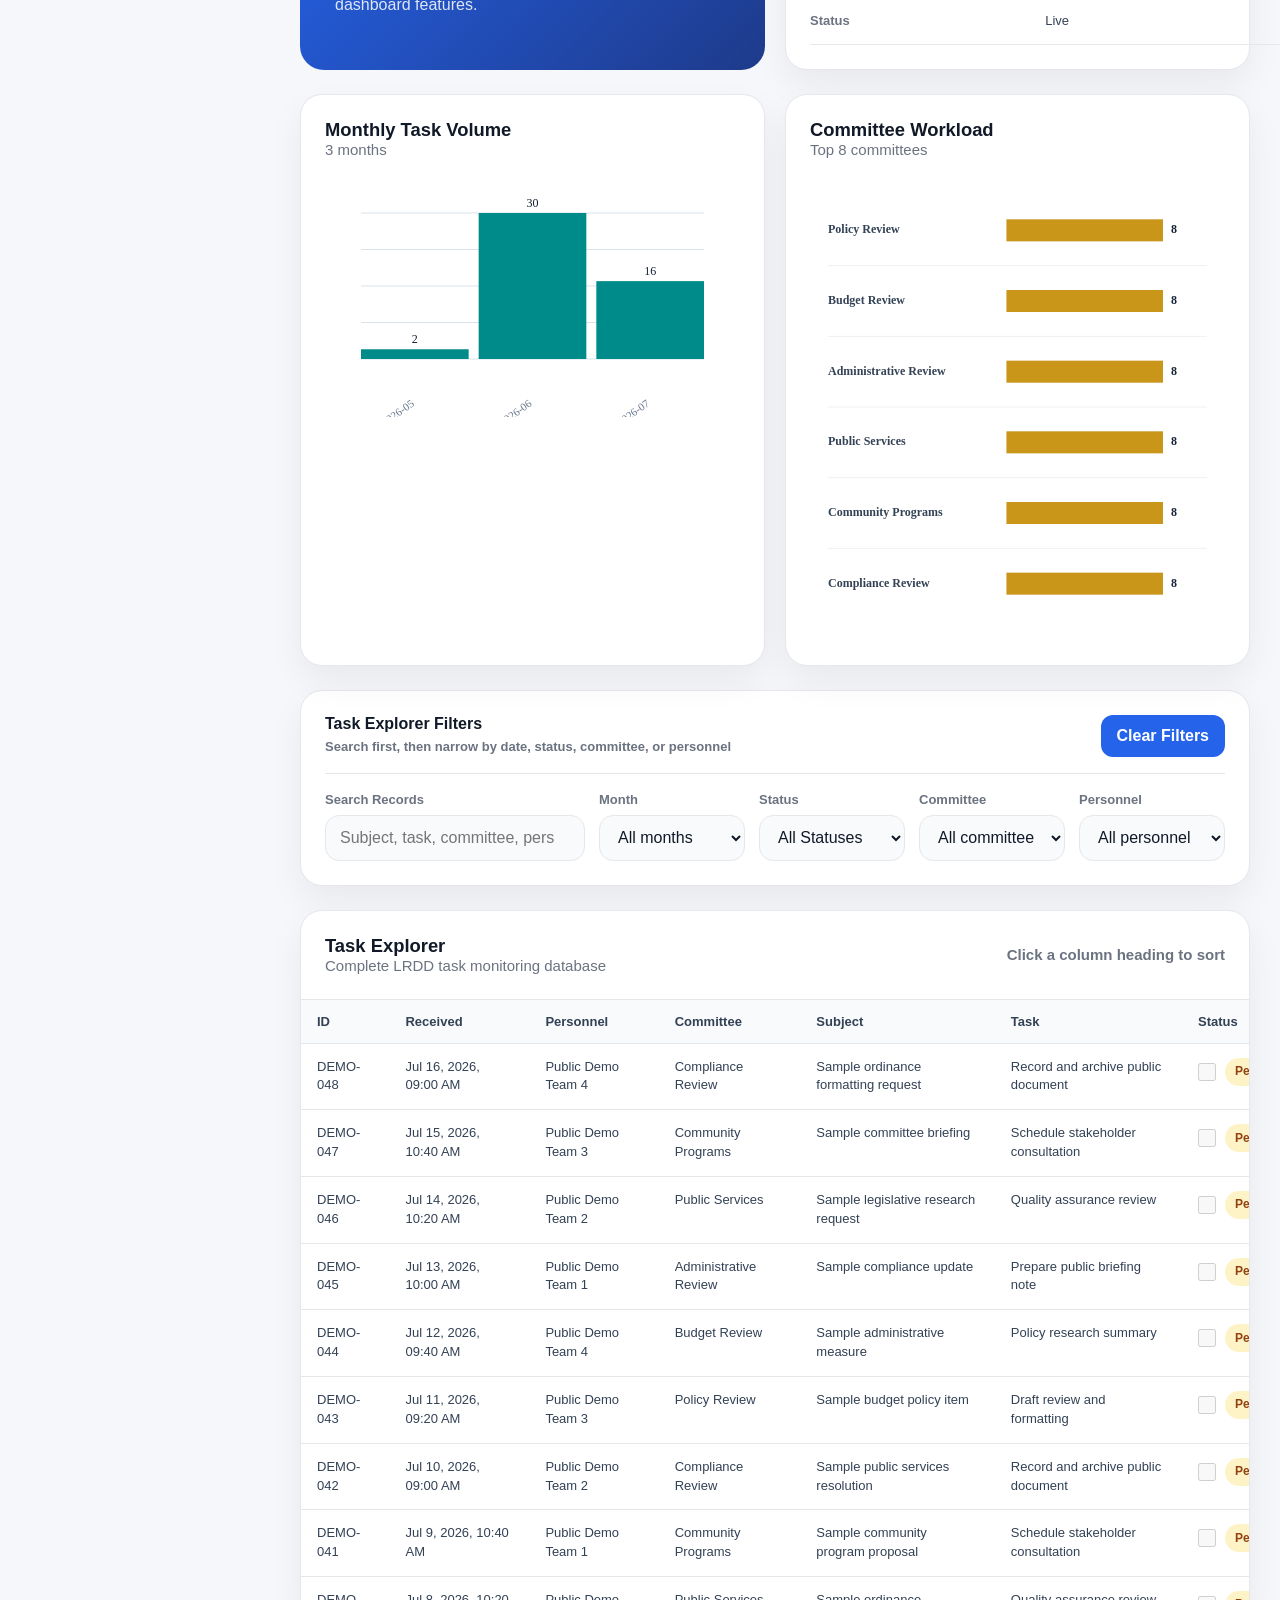
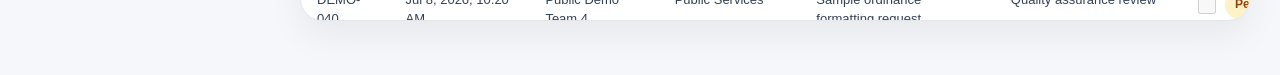
==== commit 75f04ad9: "Refresh index.html script version" ====
--- a/index.html
+++ b/index.html
@@ -305,7 +305,10 @@
     </div>
 
     <script src="data/local-data.js?v=20260716-1328"></script>
-    <script src="js/app.js?v=20260716-1328"></script>
+    <script src="js/app-1.js?v=20260716-1346"></script>
+    <script src="js/app-2.js?v=20260716-1340"></script>
+    <script src="js/app-3.js?v=20260716-1340"></script>
+    <script src="js/app-4.js?v=20260716-1340"></script>
 </body>
 </html>
 
